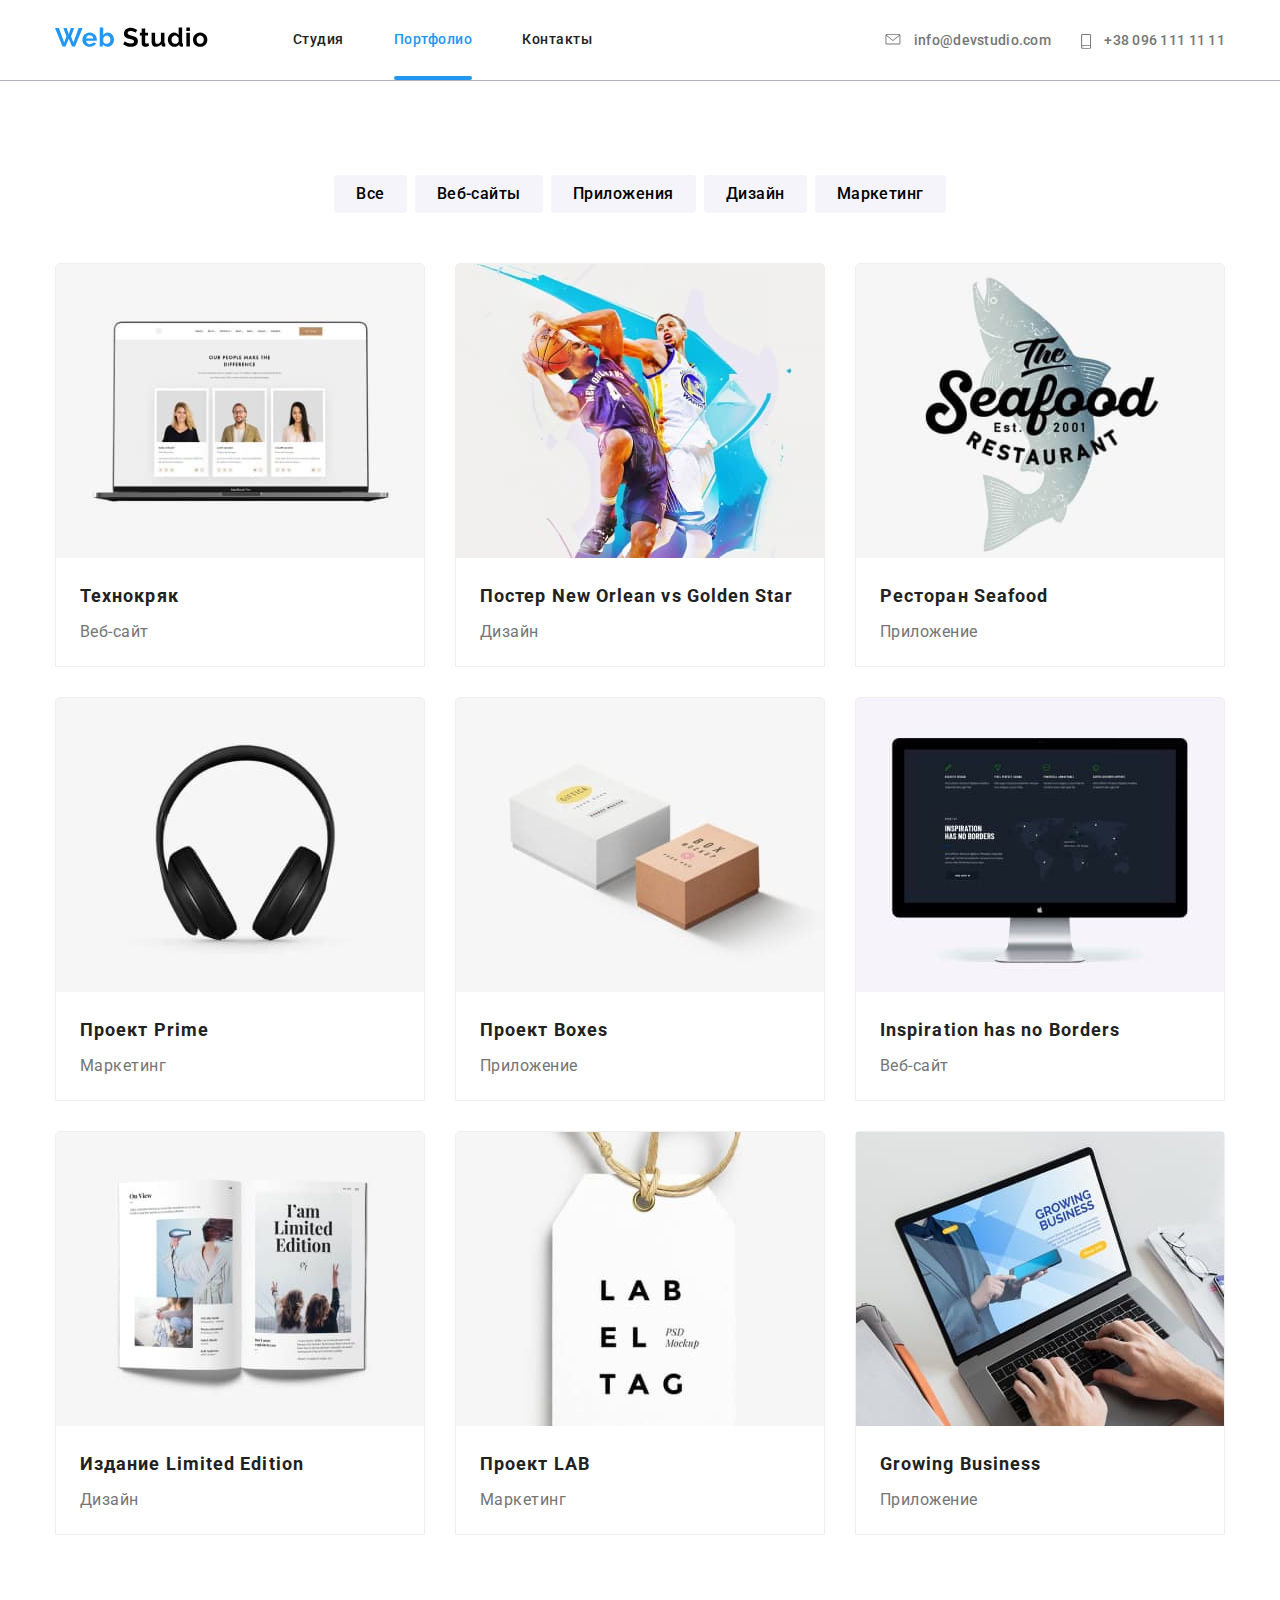
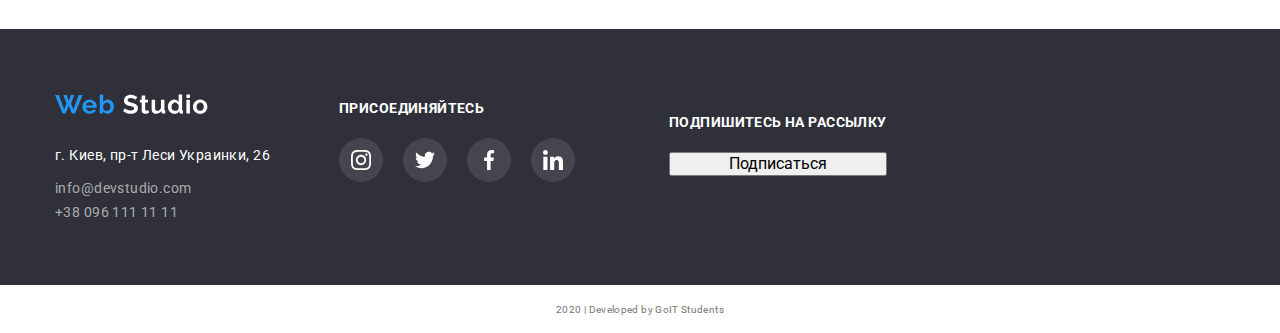
==== portfolio.html @ d1114d01 "c" ====
<!DOCTYPE html>
<html lang="ru">
  <head>
    <meta charset="UTF-8" />
    <meta name="viewport" content="width=device-width, initial-scale=1.0" />
    <title>Portfolio</title>
    <link
      href="https://fonts.googleapis.com/css2?family=Raleway:wght@700&family=Roboto:wght@400;500;700;900&display=swap"
      rel="stylesheet"
    />
    <link
      rel="stylesheet"
      href="https://cdnjs.cloudflare.com/ajax/libs/modern-normalize/0.6.0/modern-normalize.min.css"
    />
    <link rel="stylesheet" href="./css/main.css" />
    <link rel="stylesheet" href="./css/portfolio.css" />
  </head>
  <body>
    <!-- Шапка страницы -->
    <header class="page-header">
      <div class="container main-nav">
        <!-- ВОПРОС -->
        <nav class="main-nav">
          <a href="./index.html" class="logo">
            <svg class="icon-log">
              <use href="./images/sprite.svg#icon-webstudioheader"></use>
            </svg>
          </a>
          <ul class="site-nav list">
            <li class="item">
              <a href="./index.html" class="link">Студия</a>
            </li>
            <li class="item">
              <a href="./portfolio.html" class="link current">Портфолио</a>
            </li>
            <li class="item"><a href="" class="link">Контакты</a></li>
          </ul>
        </nav>

        <ul class="site-cont list">
          <li class="item">
            <a href="mailto:info@devstudio.com" class="address">
              <svg class="envelope">
                <use href="./images/sprite.svg#icon-envelope"></use>
              </svg>
              info@devstudio.com
            </a>
          </li>
          <li class="item">
            <a href="tel:+380961111111" class="address">
              <svg class="smartphone">
                <use href="./images/sprite.svg#icon-smartphone"></use>
              </svg>
              +38 096 111 11 11
            </a>
          </li>
        </ul>
      </div>
    </header>
    <!-- Уникальный  контент -->
    <main>
      <!-- Примеры работ -->
      <section class="main-section">
        <div class="container">
          <!-- <h1>Галлерея работ</h1> -->
          <ul class="button-portfolio list">
            <li class="filter-btn">
              <button type="button" class="btn-portf">
                <span class="btn-text">Все</span>
              </button>
            </li>
            <li class="filter-btn">
              <button type="button" class="btn-portf">
                <span class="btn-text">Веб-сайты</span>
              </button>
            </li>
            <li class="filter-btn">
              <button type="button" class="btn-portf">
                <span class="btn-text">Приложения</span>
              </button>
            </li>
            <li class="filter-btn">
              <button type="button" class="btn-portf">
                <span class="btn-text">Дизайн</span>
              </button>
            </li>
            <li class="filter-btn">
              <button type="button" class="btn-portf">
                <span class="btn-text">Маркетинг</span>
              </button>
            </li>
          </ul>

          <ul class="filter-items">
            <li class="filter-item">
              <a href="" class="link">
                <div class="filter-overlay">
                  <img src="./images/img.jpg" alt="" />
                  <div class="filter-animation">
                    <p class="filter-text">
                      Технокряк это современная площадка распространения
                      коронавируса. Компании используют эту платформу для
                      цифрового шпионажа и атак на защищённые сервера
                      конкурентов.
                    </p>
                  </div>
                </div>
                <h2 class="title">Технокряк</h2>
                <p class="text">Веб-сайт</p>
              </a>
            </li>
            <li class="filter-item">
              <a href="" class="link">
                <div class="filter-overlay">
                  <img src="./images/img2.jpg" alt="" />
                  <div class="filter-animation">
                    <p class="filter-text">
                      Технокряк это современная площадка распространения
                      коронавируса. Компании используют эту платформу для
                      цифрового шпионажа и атак на защищённые сервера
                      конкурентов.
                    </p>
                  </div>
                </div>
                <h2 class="title">Постер New Orlean vs Golden Star</h2>
                <p class="text">Дизайн</p>
              </a>
            </li>
            <li class="filter-item">
              <a href="" class="link">
                <div class="filter-overlay">
                  <img src="./images/img3.jpg" alt="" />
                  <div class="filter-animation">
                    <p class="filter-text">
                      Технокряк это современная площадка распространения
                      коронавируса. Компании используют эту платформу для
                      цифрового шпионажа и атак на защищённые сервера
                      конкурентов.
                    </p>
                  </div>
                </div>
                <h2 class="title">Ресторан Seafood</h2>
                <p class="text">Приложение</p>
              </a>
            </li>
            <li class="filter-item">
              <a href="" class="link">
                <div class="filter-overlay">
                  <img src="./images/img4.jpg" alt="" />
                  <div class="filter-animation">
                    <p class="filter-text">
                      Технокряк это современная площадка распространения
                      коронавируса. Компании используют эту платформу для
                      цифрового шпионажа и атак на защищённые сервера
                      конкурентов.
                    </p>
                  </div>
                </div>
                <h2 class="title">Проект Prime</h2>
                <p class="text">Маркетинг</p>
              </a>
            </li>
            <li class="filter-item">
              <a href="" class="link">
                <div class="filter-overlay">
                  <img src="./images/img5.jpg" alt="" />
                  <div class="filter-animation">
                    <p class="filter-text">
                      Технокряк это современная площадка распространения
                      коронавируса. Компании используют эту платформу для
                      цифрового шпионажа и атак на защищённые сервера
                      конкурентов.
                    </p>
                  </div>
                </div>
                <h2 class="title">Проект Boxes</h2>
                <p class="text">Приложение</p>
              </a>
            </li>
            <li class="filter-item">
              <a href="" class="link">
                <div class="filter-overlay">
                  <img src="./images/img6.jpg" alt="" />
                  <div class="filter-animation">
                    <p class="filter-text">
                      Технокряк это современная площадка распространения
                      коронавируса. Компании используют эту платформу для
                      цифрового шпионажа и атак на защищённые сервера
                      конкурентов.
                    </p>
                  </div>
                </div>
                <h2 class="title">Inspiration has no Borders</h2>
                <p class="text">Веб-сайт</p>
              </a>
            </li>
            <li class="filter-item">
              <a href="" class="link">
                <div class="filter-overlay">
                  <img src="./images/img7.jpg" alt="" />
                  <div class="filter-animation">
                    <p class="filter-text">
                      Технокряк это современная площадка распространения
                      коронавируса. Компании используют эту платформу для
                      цифрового шпионажа и атак на защищённые сервера
                      конкурентов.
                    </p>
                  </div>
                </div>
                <h2 class="title">Издание Limited Edition</h2>
                <p class="text">Дизайн</p>
              </a>
            </li>
            <li class="filter-item">
              <a href="" class="link">
                <div class="filter-overlay">
                  <img src="./images/img8.jpg" alt="" />
                  <div class="filter-animation">
                    <p class="filter-text">
                      Технокряк это современная площадка распространения
                      коронавируса. Компании используют эту платформу для
                      цифрового шпионажа и атак на защищённые сервера
                      конкурентов.
                    </p>
                  </div>
                </div>
                <h2 class="title">Проект LAB</h2>
                <p class="text">Маркетинг</p>
              </a>
            </li>
            <li class="filter-item">
              <a href="" class="link">
                <div class="filter-overlay">
                  <img src="./images/img9.jpg" alt="" />
                  <div class="filter-animation">
                    <p class="filter-text">
                      Технокряк это современная площадка распространения
                      коронавируса. Компании используют эту платформу для
                      цифрового шпионажа и атак на защищённые сервера
                      конкурентов.
                    </p>
                  </div>
                </div>
                <h2 class="title">Growing Business</h2>
                <p class="text">Приложение</p>
              </a>
            </li>
          </ul>
        </div>
      </section>
    </main>

    <!-- Подвал страницы -->
    <footer>
      <!-- Адрес -->
      <section class="footer">
        <div class="container footer-cont">
          <div class="footer-flex">
            <div class="footer-adress">
              <a href="./index.html">
                <svg class="footer-logo">
                  <use href="./images/sprite.svg#icon-webstudiofooter"></use>
                </svg>
              </a>

              <address class="address-item">
                <p class="footer-text">г. Киев, пр-т Леси Украинки, 26</p>
                <a href="mailto:info@devstudio.com" class="footer-address-email"
                  >info@devstudio.com</a
                >
                <br />
                <a href="tel:+380961111111" class="footer-address-phone"
                  >+38 096 111 11 11</a
                >
              </address>
            </div>

            <!-- Социальные сети -->
            <div class="footer-join">
              <b class="call-to-action"> присоединяйтесь </b>
              <ul class="call-to-action-list-flex list">
                <li class="social-link-li">
                  <a
                    class="footer-icon-flex"
                    href=""
                    aria-label="Ссылка на Instagram"
                  >
                    <svg class="footer-icon">
                      <use href="./images/sprite.svg#icon-instagram2"></use>
                    </svg>
                  </a>
                </li>
                <li class="social-link-li">
                  <a
                    class="footer-icon-flex"
                    href=""
                    aria-label="Ссылка на Twitter"
                  >
                    <svg class="footer-icon">
                      <use href="./images/sprite.svg#icon-twitter2"></use>
                    </svg>
                  </a>
                </li>
                <li class="social-link-li">
                  <a
                    class="footer-icon-flex"
                    href=""
                    aria-label="Ссылка на Facebook"
                  >
                    <svg class="footer-icon">
                      <use href="./images/sprite.svg#icon-facebook2"></use>
                    </svg>
                  </a>
                </li>
                <li class="social-link-li">
                  <a
                    class="footer-icon-flex"
                    href=""
                    aria-label="Ссылка на Linkedin"
                  >
                    <svg class="footer-icon">
                      <use href="./images/sprite.svg#icon-linkedin2"></use>
                    </svg>
                  </a>
                </li>
              </ul>
            </div>
            <!-- Подписка -->
            <div class="subscribe-footer">
              <h3 class="call-to-action">Подпишитесь на рассылку</h3>
              <button>Подписаться</button>
            </div>
          </div>
        </div>
      </section>
      <p class="bottom"><small>2020 | Developed by GoIT Students</small></p>
    </footer>
  </body>
</html>
---- css/main.css ----
:root {
  --primary-text-color: #757575;
  --title-text-color: #212121;
  --accent-color: #2196f3;
  --primary-white-color: #ffffff;
  --secondary-grey-color: #f5f4fa;
}
body {
  background-color: var(--primary-white-color);
  color: var(--primary-text-color);

  font-family: Roboto, sans-serif;
  letter-spacing: 0.03em;
}

img {
  display: block;
}
ul {
  list-style: none;
}
a {
  text-decoration: none;
}

.list {
  margin: 0px;
  padding: 0px;
}
/* HEADER */

.container {
  margin-left: auto;
  margin-right: auto;
  width: 1170px;
}

/*Навигация*/
.page-header {
  border-bottom: 1px #afb1b8 solid;
}
.main-nav {
  display: flex;
  align-items: center;
}
.site-nav.list {
  display: flex;
  margin-left: 85px;
}
.site-nav .item:not(:last-child) {
  margin-right: 50px;
}
.icon-log {
  width: 153px;
  height: 31px;
}

.site-nav .link {
  position: relative;
  display: block;
  padding-top: 32px;
  padding-bottom: 32px;
  color: var(--title-text-color);
  font-weight: 500;
  font-size: 14px;
  line-height: 1.14;
  text-decoration: none;
  transition: color 250ms cubic-bezier(0.4, 0, 0.2, 1);
}
.site-nav .link:hover,
.site-nav .link:focus {
  color: var(--accent-color);
}
.link.current::after {
  position: absolute;
  content: "";
  display: block;
  width: 100%;
  height: 4px;
  background-color: var(--accent-color);
  left: 0;
  bottom: 0;
  border-radius: 2px;
}

.site-nav .current {
  color: var(--accent-color);
}

/*Контакты*/
.site-cont .address {
  color: var(--primary-text-color);
  font-weight: 500;
  font-size: 14px;
  line-height: 16px;
  letter-spacing: 0.02em;
  text-decoration: none;
  transition: color 250ms cubic-bezier(0.4, 0, 0.2, 1);
}
.envelope {
  width: 16px;
  height: 11.2px;
  fill: var(--primary-text-color);
  margin-right: 10px;
}
.smartphone {
  vertical-align: middle;
  width: 10px;
  height: 14.94px;
  fill: var(--primary-text-color);
  margin-right: 10px;
}
.address:hover,
.address:focus {
  color: var(--accent-color);
}
.site-cont.list {
  margin-left: auto;
  display: flex;
}
.site-cont .item + .item {
  margin-left: 30px;
}
.address:hover .envelope,
.address:focus .envelope {
  fill: var(--accent-color);
}
.address:hover .smartphone,
.address:focus .smartphone {
  fill: var(--accent-color);
}

/* FOOTER */
.footer {
  background-size: cover;
  background-color: #2f303a;
}
.footer-logo {
  margin-top: 60px;
  margin-bottom: 20px;
}
.call-to-action {
  background-color: #2f303a;
  color: var(--primary-white-color);
  font-weight: 700;
  font-size: 14px;
  line-height: 1.14;
  letter-spacing: 0.03em;
  text-transform: uppercase;
  margin-bottom: 21px;
}
.footer .footer-text {
  font-style: normal;
  font-weight: normal;
  font-size: 14px;
  line-height: 1.7;
  letter-spacing: 0.03em;
  color: var(--primary-white-color);
  margin-top: 0px;
  margin-bottom: 9px;
}
.footer-address-email,
.footer-address-phone {
  font-style: normal;
  font-weight: normal;
  font-size: 14px;
  line-height: 1.7;
  letter-spacing: 0.03em;
  color: rgba(255, 255, 255, 0.6);
}
.footer-address-email {
  margin-bottom: 9px;
}
.bottom {
  font-weight: 400;
  font-size: 12px;
  line-height: 2;
  text-align: center;
  letter-spacing: 0.03em;
}

.footer-flex {
  display: flex;
  align-items: flex-start;
}
.footer-join {
  margin-left: 69px;
  margin-top: 72px;
  margin-bottom: 100px;
  display: flex;
  flex-direction: column;
}
.call-to-action-list-flex.list {
  display: flex;
  justify-content: center;
  list-style: none;
  padding-left: 0px;
}
.social-link-li {
  display: flex;
  align-items: center;
  justify-content: center;
  background-color: rgba(255, 255, 255, 0.1);
  border-radius: 50%;
  width: 44px;
  height: 44px;
}
.social-link-li:not(:last-child) {
  margin-right: 20px;
}

.subscribe-footer {
  margin-top: 72px;
  margin-bottom: 94px;
  margin-left: 94px;
  display: flex;
  flex-direction: column;
}

.footer-logo {
  width: 153px;
  height: 31px;
}
.footer-icon {
  width: 20px;
  height: 20px;
}
.address-item {
  margin-bottom: 60px;
}

.social-link-li:hover {
  background-color: var(--accent-color);
}

.footer-icon-flex {
  display: flex;
}
---- css/portfolio.css ----
/* PORTFOLIO CSS */
.btn-portf {
  border-radius: 4px;
  cursor: pointer;
  background: #f5f4fa;
  border: none;
  padding-top: 6px;
  padding-bottom: 6px;
  padding-right: 22px;
  padding-left: 22px;
  transition: background-color 250ms cubic-bezier(0.4, 0, 0.2, 1),
    color 250ms cubic-bezier(0.4, 0, 0.2, 1);
}
.btn-portf:hover,
.btn-portf:focus,
.btn-text:hover,
.btn-text:focus {
  color: var(--primary-white-color);
  background-color: var(--accent-color);
}
.btn {
  border-radius: 4px;
  border: none;
  width: 200px;
  height: 50px;
  background-color: var(--accent-color);
}
.btn-text {
  font-weight: 500;
  font-size: 16px;
  line-height: 1.62;
  text-align: center;
  letter-spacing: 0.03em;
}
.filter-item .title {
  margin-left: 24px;
  margin-right: 24px;
  margin-top: 20px;
  margin-bottom: 4px;
  font-style: normal;
  font-weight: bold;
  font-size: 18px;
  line-height: 2;
  letter-spacing: 0.06em;
  color: var(--title-text-color);
}
.filter-item .link {
  display: block;
}
.filter-overlay {
  overflow: hidden;
  position: relative;
}

.filter-animation {
  display: flex;
  top: 0;
  left: 0;
  background-color: rgba(33, 150, 243, 0.9);
  width: 100%;
  height: 100%;
  position: absolute;
  transform: translateY(100%);
  transition: transform 250ms cubic-bezier(0.4, 0, 0.2, 1);
}
.filter-item:hover .filter-animation {
  transform: translateY(0);
}
.filter-item:hover {
  box-shadow: 1px 4px 6px rgba(0, 0, 0, 0.16), 0px 4px 4px rgba(0, 0, 0, 0.06),
    0px 1px 1px rgba(0, 0, 0, 0.12);
}

.filter-text {
  margin: auto 0;
  font-size: 18px;
  line-height: 1.5;
  letter-spacing: 0.03em;
  color: var(--primary-white-color);
}

.filter-item .text {
  margin-top: 0px;
  margin-bottom: 20px;
  margin-left: 24px;
  margin-right: 24px;
  font-style: normal;
  font-weight: normal;
  font-size: 16px;
  line-height: 1.8;
  letter-spacing: 0.03em;
  color: var(--primary-text-color);
}

.main-section {
  padding-top: 94px;
  padding-bottom: 94px;
}

.button-portfolio.list {
  display: flex;
  justify-content: center;
  margin-bottom: 50px;
}

.filter-btn:not(:last-child) {
  margin-right: 8px;
}

.filter-items {
  display: flex;
  flex-wrap: wrap;
  padding-left: 0px;
  margin-top: 0px;
  margin-bottom: 0px;
}
.filter-item {
  border: 1px solid #eeeeee;
  border-radius: 5px 5px 0px 0px;
  width: 370px;
  height: 404px;
  margin-bottom: 30px;
  list-style: none;
  border-top-left-radius: 5px;
  border-top-right-radius: 5px;
  transition: box-shadow 500ms cubic-bezier(0.4, 0, 0.2, 1);
}
.filter-item:not(:nth-child(3n)) {
  margin-right: 30px;
}
.filter-item:nth-last-child(-n + 3) {
  margin-bottom: 0;
}
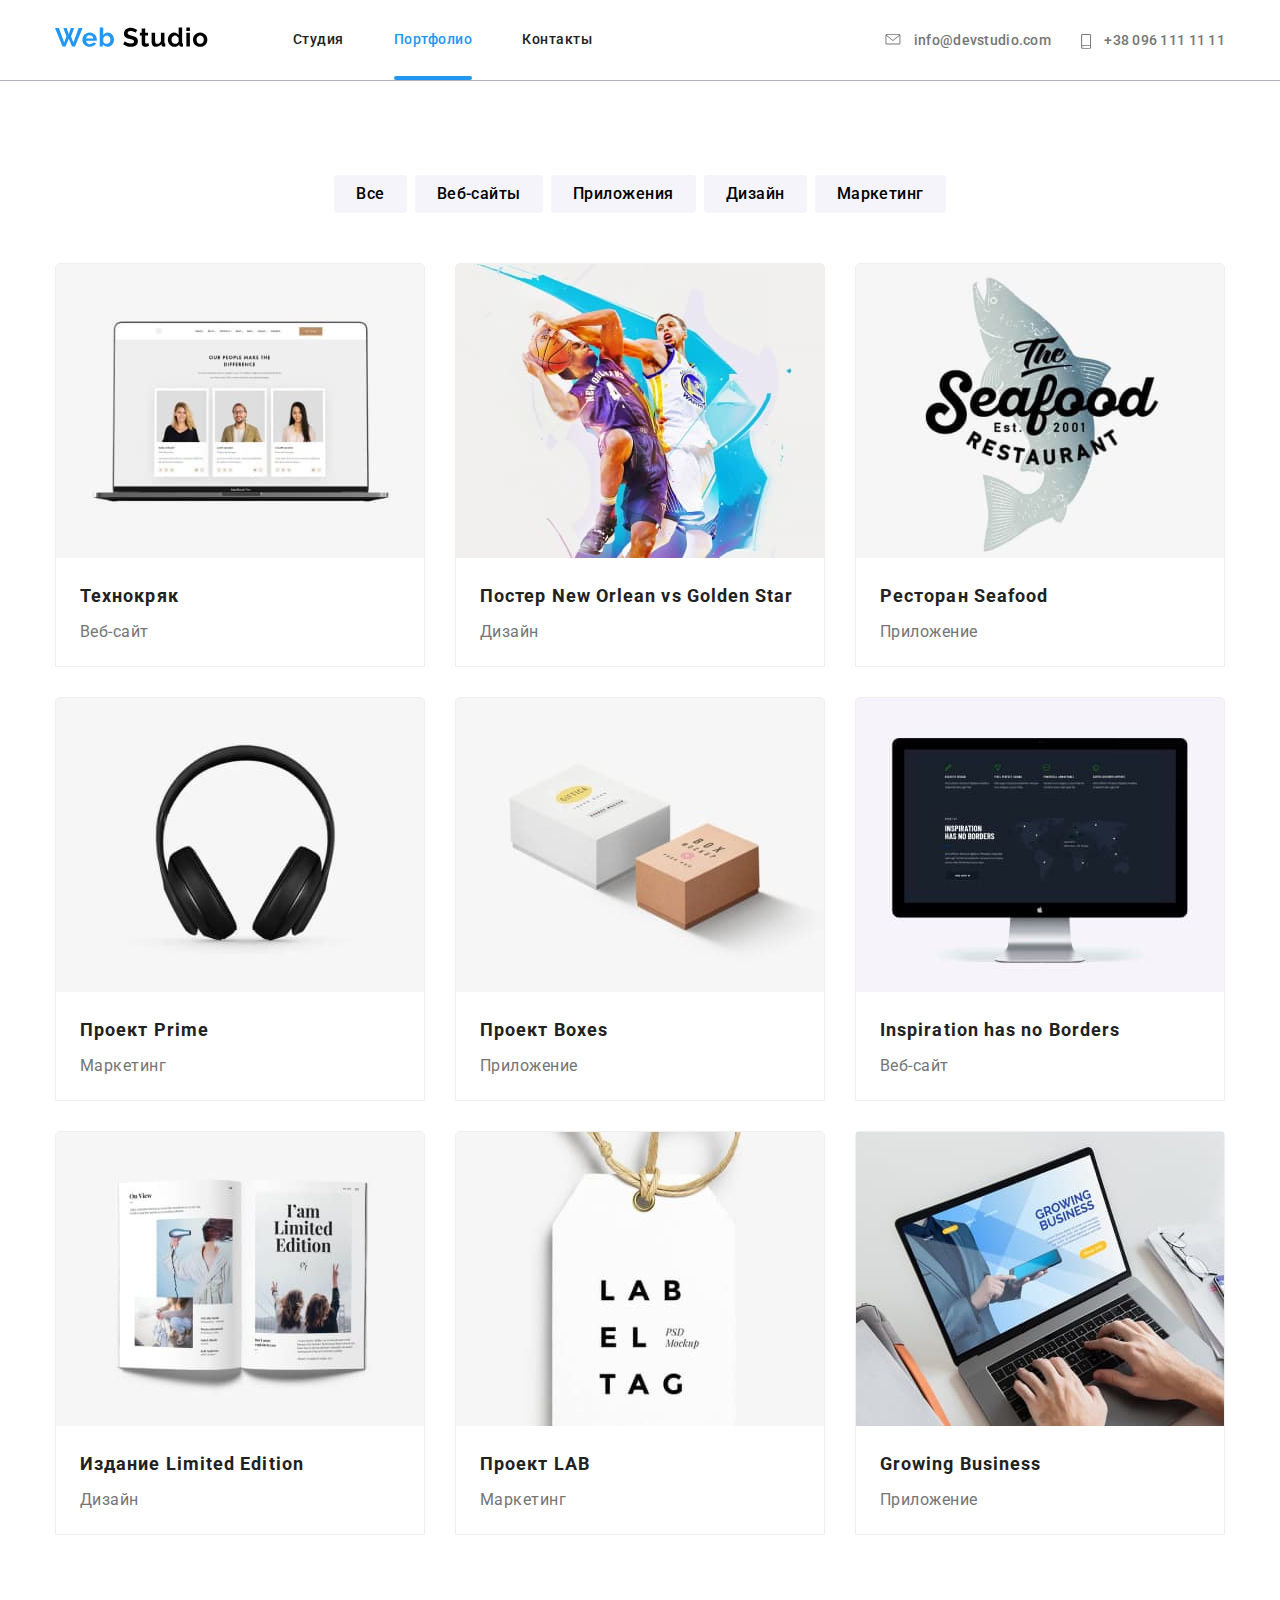
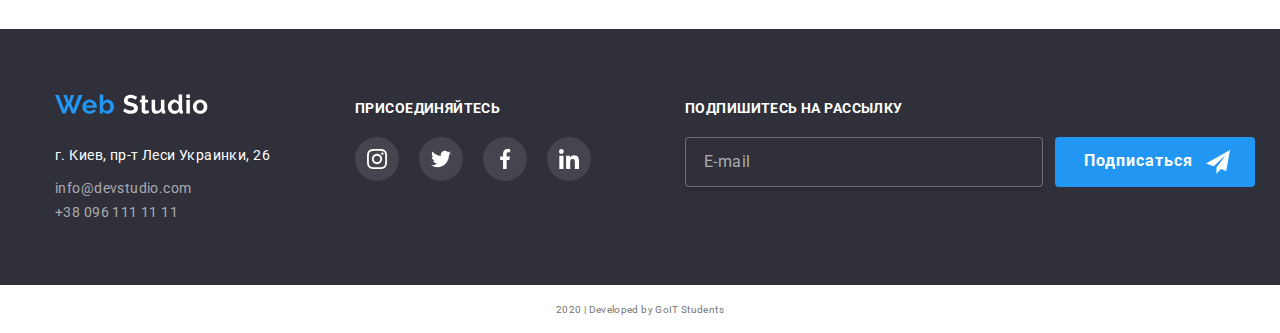
==== commit d970f11b: "c" ====
--- a/portfolio.html
+++ b/portfolio.html
@@ -262,62 +262,42 @@
                   <use href="./images/sprite.svg#icon-webstudiofooter"></use>
                 </svg>
               </a>
-
+    
               <address class="address-item">
                 <p class="footer-text">г. Киев, пр-т Леси Украинки, 26</p>
-                <a href="mailto:info@devstudio.com" class="footer-address-email"
-                  >info@devstudio.com</a
-                >
+                <a href="mailto:info@devstudio.com" class="footer-address-email">info@devstudio.com</a>
                 <br />
-                <a href="tel:+380961111111" class="footer-address-phone"
-                  >+38 096 111 11 11</a
-                >
+                <a href="tel:+380961111111" class="footer-address-phone">+38 096 111 11 11</a>
               </address>
             </div>
-
+    
             <!-- Социальные сети -->
             <div class="footer-join">
               <b class="call-to-action"> присоединяйтесь </b>
               <ul class="call-to-action-list-flex list">
                 <li class="social-link-li">
-                  <a
-                    class="footer-icon-flex"
-                    href=""
-                    aria-label="Ссылка на Instagram"
-                  >
+                  <a class="footer-icon-flex" href="" aria-label="Ссылка на Instagram">
                     <svg class="footer-icon">
                       <use href="./images/sprite.svg#icon-instagram2"></use>
                     </svg>
                   </a>
                 </li>
                 <li class="social-link-li">
-                  <a
-                    class="footer-icon-flex"
-                    href=""
-                    aria-label="Ссылка на Twitter"
-                  >
+                  <a class="footer-icon-flex" href="" aria-label="Ссылка на Twitter">
                     <svg class="footer-icon">
                       <use href="./images/sprite.svg#icon-twitter2"></use>
                     </svg>
                   </a>
                 </li>
                 <li class="social-link-li">
-                  <a
-                    class="footer-icon-flex"
-                    href=""
-                    aria-label="Ссылка на Facebook"
-                  >
+                  <a class="footer-icon-flex" href="" aria-label="Ссылка на Facebook">
                     <svg class="footer-icon">
                       <use href="./images/sprite.svg#icon-facebook2"></use>
                     </svg>
                   </a>
                 </li>
                 <li class="social-link-li">
-                  <a
-                    class="footer-icon-flex"
-                    href=""
-                    aria-label="Ссылка на Linkedin"
-                  >
+                  <a class="footer-icon-flex" href="" aria-label="Ссылка на Linkedin">
                     <svg class="footer-icon">
                       <use href="./images/sprite.svg#icon-linkedin2"></use>
                     </svg>
@@ -327,10 +307,19 @@
             </div>
             <!-- Подписка -->
             <div class="subscribe-footer">
+    
               <h3 class="call-to-action">Подпишитесь на рассылку</h3>
-              <button>Подписаться</button>
+              <div class="subscribe-box">
+                <input class="footer-input" type="email" name="email" placeholder="E-mail" />
+                <button class="input-btn"> <span class="input-btn-text">Подписаться</span> </button>
+                <svg class="footer-btn-icon">
+                  <use href="./images/footer (1).svg#icon-iconsend"></use>
+                </svg>
+    
+              </div>
             </div>
           </div>
+        </div>
         </div>
       </section>
       <p class="bottom"><small>2020 | Developed by GoIT Students</small></p>
--- a/css/main.css
+++ b/css/main.css
@@ -139,6 +139,7 @@
   margin-top: 60px;
   margin-bottom: 20px;
 }
+
 .call-to-action {
   background-color: #2f303a;
   color: var(--primary-white-color);
@@ -147,7 +148,8 @@
   line-height: 1.14;
   letter-spacing: 0.03em;
   text-transform: uppercase;
-  margin-bottom: 21px;
+  margin-bottom: 20px;
+  margin-top: 0;
 }
 .footer .footer-text {
   font-style: normal;
@@ -216,7 +218,58 @@
   display: flex;
   flex-direction: column;
 }
-
+.subscribe-box {
+  position: relative;
+  display: flex;
+  flex-direction: row;
+}
+.footer-input {
+  width: 358px;
+  height: 50px;
+  border: 1px solid rgba(255, 255, 255, 0.3);
+  box-shadow: 0px 4px 4px rgba(0, 0, 0, 0.15);
+  border-radius: 4px;
+  background-color: #2f303a;
+}
+.footer-input::placeholder {
+  font-style: normal;
+  font-weight: normal;
+  font-size: 16px;
+  line-height: 1.2;
+  letter-spacing: 0.03em;
+  color: rgba(255, 255, 255, 0.6);
+  padding-left: 16px;
+}
+.input-btn {
+  cursor: pointer;
+  width: 200px;
+  height: 50px;
+  background-color: var(--accent-color);
+  padding: 0px;
+  border: none;
+  border-radius: 4px;
+  margin-left: 12px;
+}
+.footer-btn-icon {
+  position: absolute;
+  width: 24px;
+  height: 24px;
+  right: 25px;
+  top: 13px;
+}
+.input-btn-text {
+  font-style: normal;
+  font-weight: bold;
+  font-size: 16px;
+  line-height: 1.8;
+  margin-top: 10px;
+  margin-bottom: 10px;
+  margin-left: 29px;
+  margin-right: 62px;
+  letter-spacing: 0.06em;
+
+  color: #ffffff;
+}
 .footer-logo {
   width: 153px;
   height: 31px;
@@ -226,6 +279,7 @@
   height: 20px;
 }
 .address-item {
+  width: 231px;
   margin-bottom: 60px;
 }
 
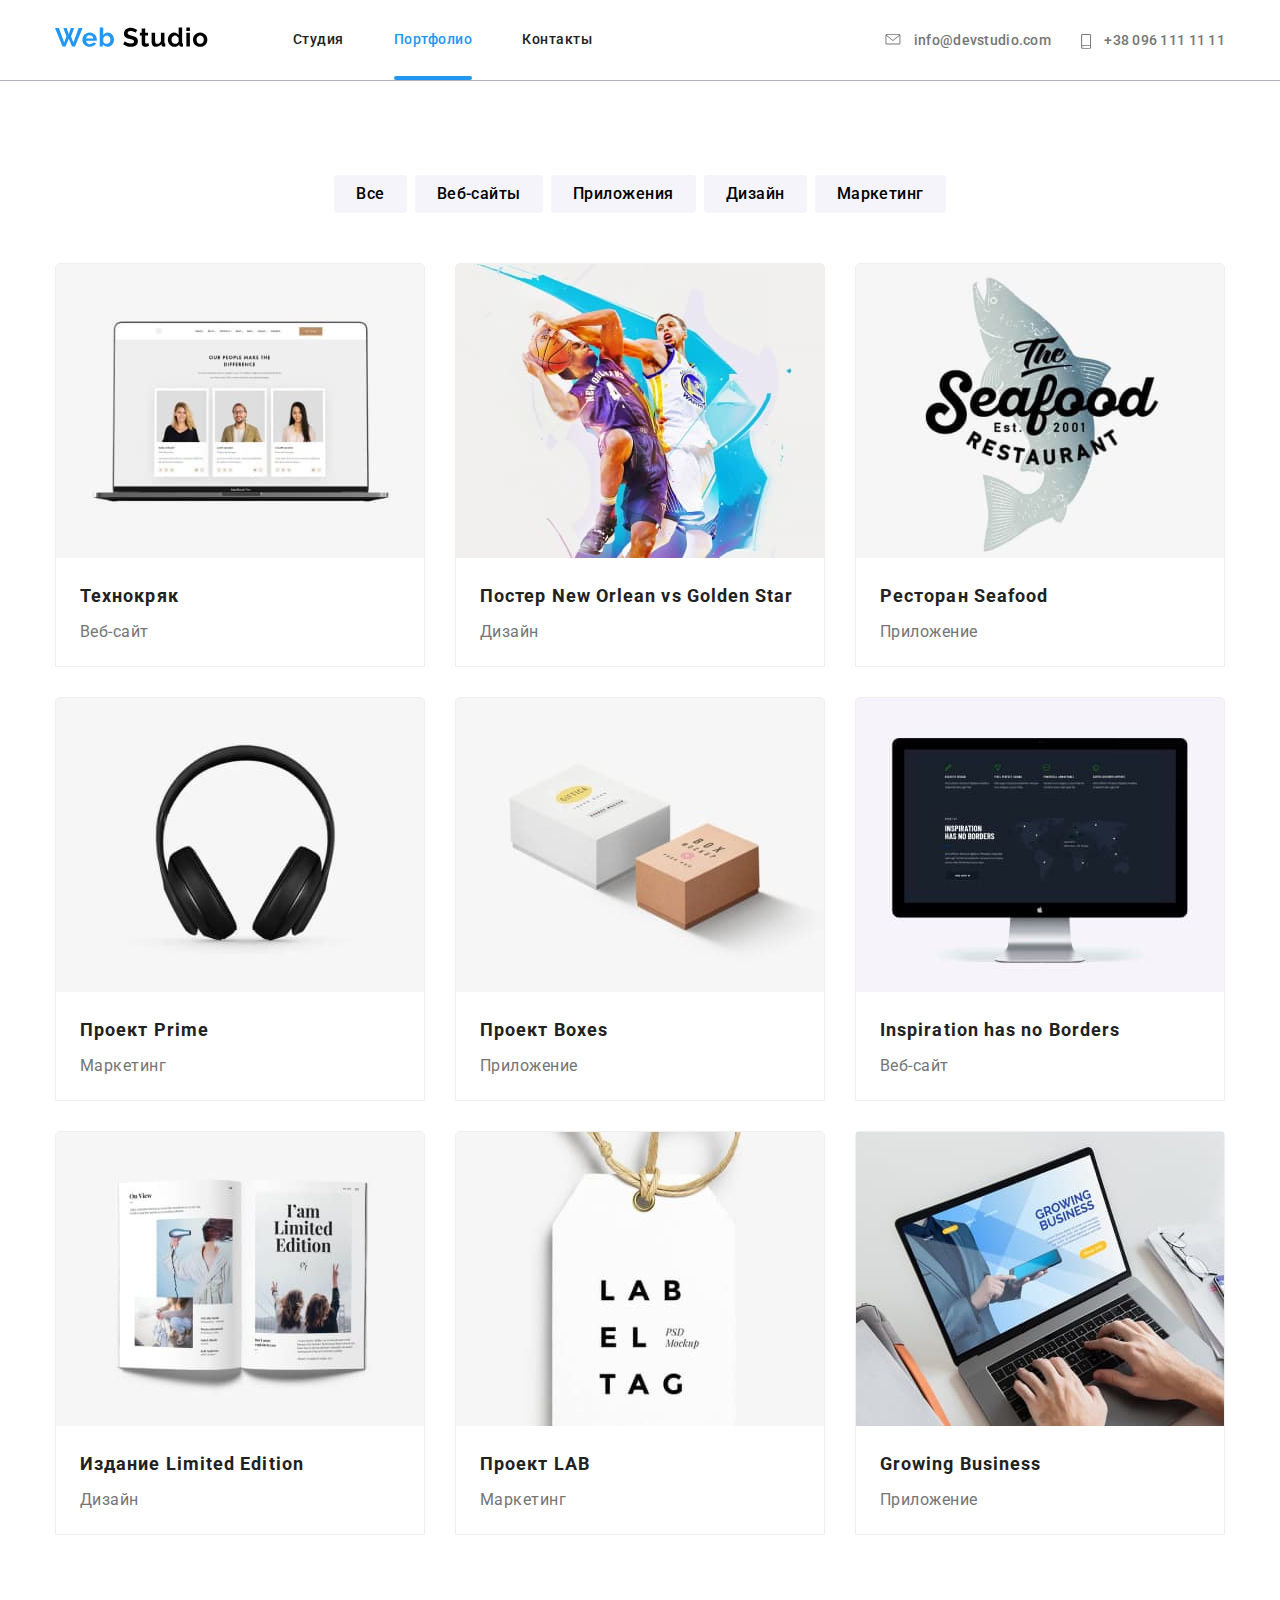
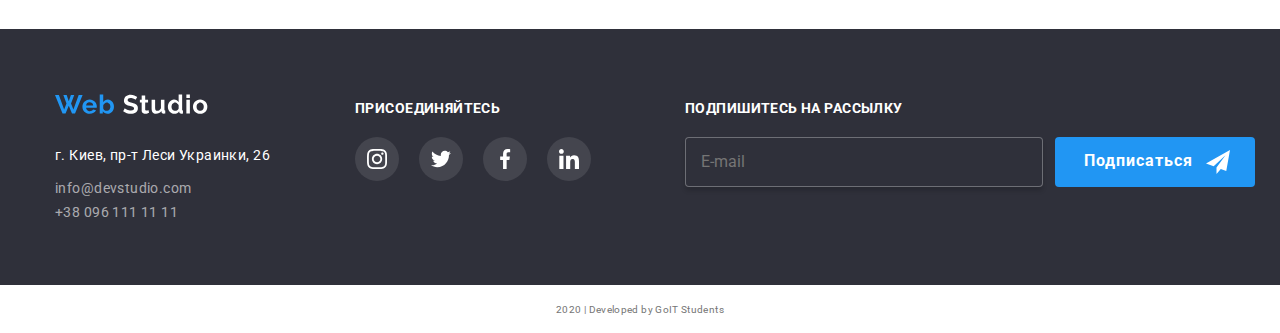
==== commit c28d1d64: "c" ====
--- a/portfolio.html
+++ b/portfolio.html
@@ -262,42 +262,62 @@
                   <use href="./images/sprite.svg#icon-webstudiofooter"></use>
                 </svg>
               </a>
-    
+
               <address class="address-item">
                 <p class="footer-text">г. Киев, пр-т Леси Украинки, 26</p>
-                <a href="mailto:info@devstudio.com" class="footer-address-email">info@devstudio.com</a>
+                <a href="mailto:info@devstudio.com" class="footer-address-email"
+                  >info@devstudio.com</a
+                >
                 <br />
-                <a href="tel:+380961111111" class="footer-address-phone">+38 096 111 11 11</a>
+                <a href="tel:+380961111111" class="footer-address-phone"
+                  >+38 096 111 11 11</a
+                >
               </address>
             </div>
-    
+
             <!-- Социальные сети -->
             <div class="footer-join">
               <b class="call-to-action"> присоединяйтесь </b>
               <ul class="call-to-action-list-flex list">
                 <li class="social-link-li">
-                  <a class="footer-icon-flex" href="" aria-label="Ссылка на Instagram">
+                  <a
+                    class="footer-icon-flex"
+                    href=""
+                    aria-label="Ссылка на Instagram"
+                  >
                     <svg class="footer-icon">
                       <use href="./images/sprite.svg#icon-instagram2"></use>
                     </svg>
                   </a>
                 </li>
                 <li class="social-link-li">
-                  <a class="footer-icon-flex" href="" aria-label="Ссылка на Twitter">
+                  <a
+                    class="footer-icon-flex"
+                    href=""
+                    aria-label="Ссылка на Twitter"
+                  >
                     <svg class="footer-icon">
                       <use href="./images/sprite.svg#icon-twitter2"></use>
                     </svg>
                   </a>
                 </li>
                 <li class="social-link-li">
-                  <a class="footer-icon-flex" href="" aria-label="Ссылка на Facebook">
+                  <a
+                    class="footer-icon-flex"
+                    href=""
+                    aria-label="Ссылка на Facebook"
+                  >
                     <svg class="footer-icon">
                       <use href="./images/sprite.svg#icon-facebook2"></use>
                     </svg>
                   </a>
                 </li>
                 <li class="social-link-li">
-                  <a class="footer-icon-flex" href="" aria-label="Ссылка на Linkedin">
+                  <a
+                    class="footer-icon-flex"
+                    href=""
+                    aria-label="Ссылка на Linkedin"
+                  >
                     <svg class="footer-icon">
                       <use href="./images/sprite.svg#icon-linkedin2"></use>
                     </svg>
@@ -307,19 +327,25 @@
             </div>
             <!-- Подписка -->
             <div class="subscribe-footer">
-    
               <h3 class="call-to-action">Подпишитесь на рассылку</h3>
-              <div class="subscribe-box">
-                <input class="footer-input" type="email" name="email" placeholder="E-mail" />
-                <button class="input-btn"> <span class="input-btn-text">Подписаться</span> </button>
-                <svg class="footer-btn-icon">
-                  <use href="./images/footer (1).svg#icon-iconsend"></use>
-                </svg>
-    
-              </div>
+              <form class="footer-form">
+                <div class="subscribe-box">
+                  <input
+                    class="footer-input"
+                    type="email"
+                    name="email"
+                    placeholder="E-mail"
+                  />
+                  <button type="submit" class="input-btn">
+                    <span class="input-btn-text">Подписаться</span>
+                    <svg class="footer-btn-icon">
+                      <use href="./images/footer (1).svg#icon-iconsend"></use>
+                    </svg>
+                  </button>
+                </div>
+              </form>
             </div>
           </div>
-        </div>
         </div>
       </section>
       <p class="bottom"><small>2020 | Developed by GoIT Students</small></p>
--- a/css/main.css
+++ b/css/main.css
@@ -225,20 +225,20 @@
 }
 .footer-input {
   width: 358px;
-  height: 50px;
+  padding-left: 15px;
   border: 1px solid rgba(255, 255, 255, 0.3);
   box-shadow: 0px 4px 4px rgba(0, 0, 0, 0.15);
   border-radius: 4px;
   background-color: #2f303a;
 }
-.footer-input::placeholder {
+.footer-input::placeholder,
+.footer-input::-moz-placeholder {
   font-style: normal;
   font-weight: normal;
   font-size: 16px;
   line-height: 1.2;
   letter-spacing: 0.03em;
   color: rgba(255, 255, 255, 0.6);
-  padding-left: 16px;
 }
 .input-btn {
   cursor: pointer;
